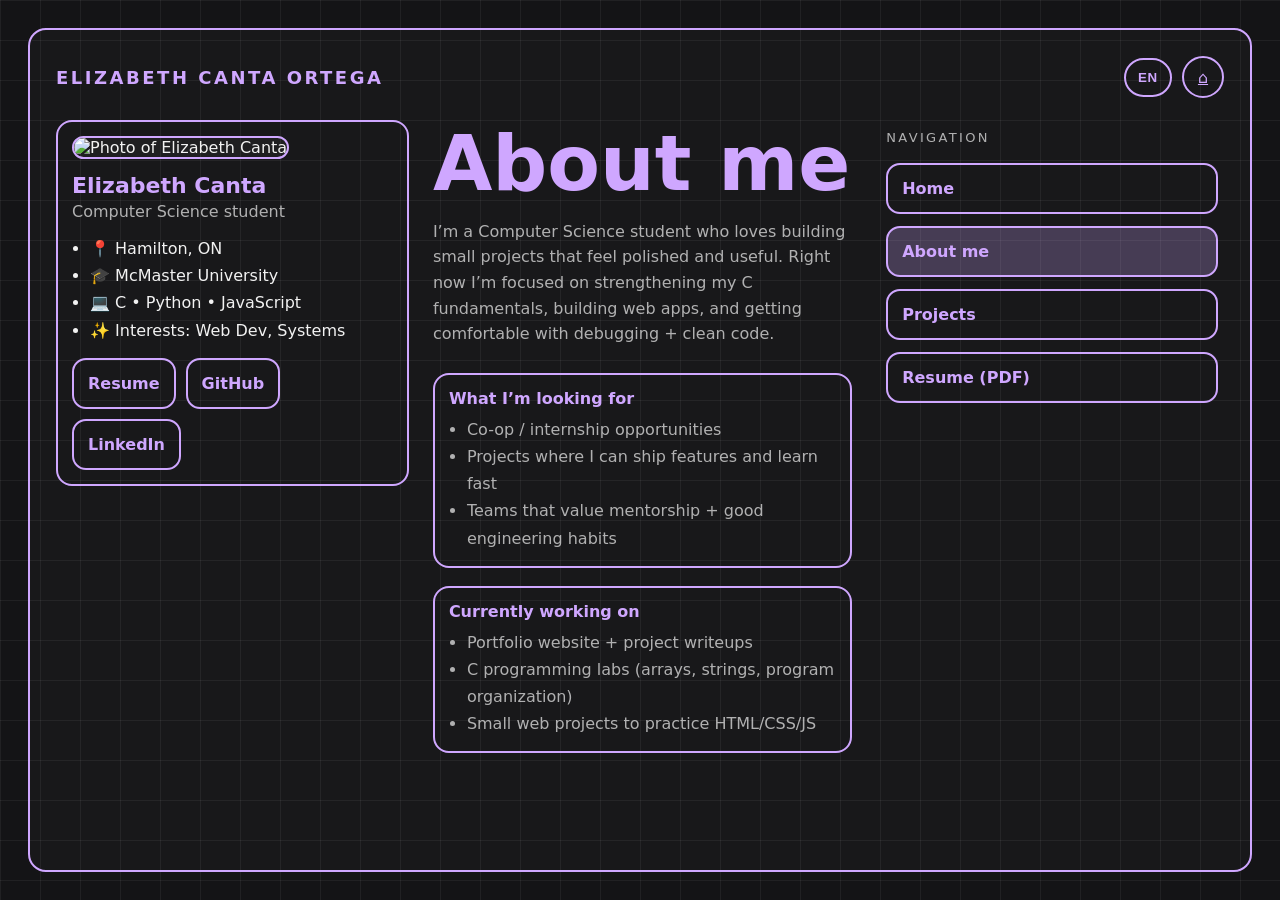
==== about.html @ 3c182632 "update" ====
<!doctype html>
<html lang="en">
<head>
  <meta charset="utf-8" />
  <meta name="viewport" content="width=device-width, initial-scale=1" />
  <title>About — Elizabeth Canta</title>
  <link rel="stylesheet" href="css/styles.css" />
  <script defer src="js/app.js"></script>
</head>
<body>
  <div class="shell">
    <div class="frame">
      <header class="topbar">
        <div class="brand">ELIZABETH CANTA ORTEGA</div>
        <div class="controls">
          <button id="langToggle" class="lang-btn" aria-label="Toggle language">
            <span id="langBtn">EN</span>
          </button>
          <a class="icon-btn" href="index.html" title="Home" aria-label="Home">⌂</a>
        </div>
      </header>

      <main class="main">
        <section class="about">
  <div class="about-card">
    <div class="about-left">
      <img class="about-photo" src="me.jpg" alt="Photo of Elizabeth Canta" />

      <div class="about-facts">
        <div class="about-name">Elizabeth Canta</div>
        <div class="about-role">Computer Science student</div>

        <ul class="fact-list">
          <li>📍 Hamilton, ON</li>
          <li>🎓 McMaster University</li>
          <li>💻 C • Python • JavaScript</li>
          <li>✨ Interests: Web Dev, Systems</li>
        </ul>

        <div class="about-actions">
          <a class="navlink" style="width:auto;" href="resume.pdf" download>Resume</a>
          <a class="navlink" style="width:auto;" href="https://github.com/elizabethcanta" target="_blank" rel="noreferrer">GitHub</a>
          <a class="navlink" style="width:auto;" href="#" target="_blank" rel="noreferrer">LinkedIn</a>
        </div>
      </div>
    </div>

    <div class="about-right">
      <h1 class="hi" style="margin-top:0;" data-i18n="about_title">About me</h1>

      <p class="subtitle">
        I’m a Computer Science student who loves building small projects that feel polished and useful.
        Right now I’m focused on strengthening my C fundamentals, building web apps, and getting comfortable
        with debugging + clean code.
      </p>

      <div class="about-section">
        <div class="about-section-title">What I’m looking for</div>
        <ul class="about-bullets">
          <li>Co-op / internship opportunities</li>
          <li>Projects where I can ship features and learn fast</li>
          <li>Teams that value mentorship + good engineering habits</li>
        </ul>
      </div>

      <div class="about-section">
        <div class="about-section-title">Currently working on</div>
        <ul class="about-bullets">
          <li>Portfolio website + project writeups</li>
          <li>C programming labs (arrays, strings, program organization)</li>
          <li>Small web projects to practice HTML/CSS/JS</li>
        </ul>
      </div>
    </div>
  </div>
</section>

        <aside class="navpanel">
          <div class="nav-title" data-i18n="nav_label">Navigation</div>

          <a class="navlink" href="index.html">Home</a>
          <a class="navlink" href="about.html" data-i18n="nav_about">About me</a>
          <a class="navlink" href="projects.html" data-i18n="nav_projects">Projects</a>
          <a class="resume-btn" href="resume.pdf" download data-i18n="nav_resume">Resume (PDF)</a>
        </aside>
      </main>
    </div>
  </div>
</body>
</html>
---- css/styles.css ----
:root {
  --bg: #141416;
  --grid: rgba(255,255,255,0.06);
  --panel: rgba(255,255,255,0.02);
  --text: #f2f2f2;
  --muted: rgba(242,242,242,0.7);
  --accent: #cfa7ff; /* lilac */
  --accent-2: rgba(207,167,255,0.25);

  --radius: 18px;
  --border: 2px solid var(--accent);
}

* { box-sizing: border-box; }
html, body { height: 100%; }
body {
  margin: 0;
  font-family: ui-sans-serif, system-ui, -apple-system, Segoe UI, Roboto, Arial;
  color: var(--text);
  background: var(--bg);
}

/* grid background */
body::before {
  content: "";
  position: fixed;
  inset: 0;
  background-image:
    linear-gradient(to right, var(--grid) 1px, transparent 1px),
    linear-gradient(to bottom, var(--grid) 1px, transparent 1px);
  background-size: 40px 40px;
  pointer-events: none;
  z-index: -1;
}

/* container border*/
.shell {
  min-height: 100%;
  padding: 28px;
}

.frame {
  border: var(--border);
  border-radius: var(--radius);
  padding: 26px;
  min-height: calc(100vh - 56px);
  background: var(--panel);
  display: grid;
  grid-template-rows: auto 1fr;
  gap: 22px;
}

/* top bar */
.topbar {
  display: flex;
  align-items: center;
  justify-content: space-between;
  gap: 16px;
}

.brand {
  font-weight: 700;
  letter-spacing: 0.14em;
  text-transform: uppercase;
  color: var(--accent);
  font-size: 18px;
}

.controls {
  display: flex;
  align-items: center;
  gap: 10px;
}

.lang-btn {
  border: var(--border);
  background: transparent;
  color: var(--accent);
  padding: 10px 12px;
  border-radius: 999px;
  cursor: pointer;
  font-weight: 700;
  letter-spacing: 0.06em;
}
.lang-btn:hover { background: var(--accent-2); }

.icon-btn {
  border: var(--border);
  background: transparent;
  color: var(--accent);
  width: 42px;
  height: 42px;
  border-radius: 999px;
  cursor: pointer;
  display: grid;
  place-items: center;
}
.icon-btn:hover { background: var(--accent-2); }

/* main layout: left content + right nav */
.main {
  display: grid;
  grid-template-columns: 1.4fr 0.6fr;
  gap: 22px;
  align-items: start;
}

@media (max-width: 900px) {
  .main { grid-template-columns: 1fr; }
}

/* left content */
.hero {
  padding: 10px 6px;
}

.hi {
  font-size: clamp(44px, 6vw, 84px);
  margin: 18px 0 6px;
  line-height: 1.0;
  color: var(--accent);
  font-weight: 800;
}

.subhi {
  font-size: clamp(20px, 2.2vw, 34px);
  margin: 0 0 22px;
  color: var(--text);
  font-weight: 500;
}

.subtitle {
  max-width: 70ch;
  color: var(--muted);
  line-height: 1.6;
  margin-bottom: 26px;
}

/* socials circles */
.socials {
  display: flex;
  gap: 16px;
  margin-top: 18px;
}

.social-circle {
  width: 66px;
  height: 66px;
  border-radius: 999px;
  border: var(--border);
  display: grid;
  place-items: center;
  text-decoration: none;
  color: var(--accent);
  font-weight: 800;
  letter-spacing: 0.05em;
  transition: transform 0.15s ease, background 0.15s ease;
}
.social-circle:hover {
  transform: translateY(-2px);
  background: var(--accent-2);
}

/* right nav */
.navpanel {
  display: grid;
  gap: 12px;
  padding: 10px 6px;
  justify-items: start;
}

.nav-title {
  color: var(--muted);
  font-size: 13px;
  letter-spacing: 0.18em;
  text-transform: uppercase;
  margin-bottom: 6px;
}

.navlink, .resume-btn {
  display: inline-flex;
  align-items: center;
  gap: 10px;
  padding: 14px 14px;
  border-radius: 14px;
  border: var(--border);
  color: var(--accent);
  text-decoration: none;
  font-weight: 700;
  width: 100%;
  background: transparent;
  cursor: pointer;
}

.navlink:hover, .resume-btn:hover { background: var(--accent-2); }

.navlink[aria-current="page"] {
  background: var(--accent-2);
}

.small-note {
  color: var(--muted);
  font-size: 14px;
  line-height: 1.5;
  margin-top: 8px;
}

/* about page */

.about-card {
  display: grid;
  grid-template-columns: 0.9fr 1.1fr;
  gap: 18px;
  align-items: start;
}

.about-left {
  border: var(--border);
  border-radius: 16px;
  padding: 14px;
}

.about-photo {
  width: 100%;
  max-height: 420px;
  object-fit: cover;
  border-radius: 14px;
  border: 2px solid var(--accent);
  background: rgba(255,255,255,0.03);
}

.about-facts {
  margin-top: 14px;
}

.about-name {
  font-size: 22px;
  font-weight: 800;
  color: var(--accent);
}

.about-role {
  color: var(--muted);
  margin-top: 4px;
}

.fact-list {
  margin: 14px 0 0;
  padding-left: 18px;
  color: var(--text);
  line-height: 1.7;
}

.about-actions {
  margin-top: 14px;
  display: flex;
  gap: 10px;
  flex-wrap: wrap;
}

.about-right {
  padding: 6px;
}

.about-section {
  margin-top: 18px;
  border: var(--border);
  border-radius: 16px;
  padding: 14px;
}

.about-section-title {
  color: var(--accent);
  font-weight: 800;
  margin-bottom: 8px;
}

.about-bullets {
  margin: 0;
  padding-left: 18px;
  color: var(--muted);
  line-height: 1.7;
}

/* Mobile behavior */
@media (max-width: 900px) {
  .about-card {
    grid-template-columns: 1fr;
  }
  .about-photo {
    max-height: 320px;
  }
}
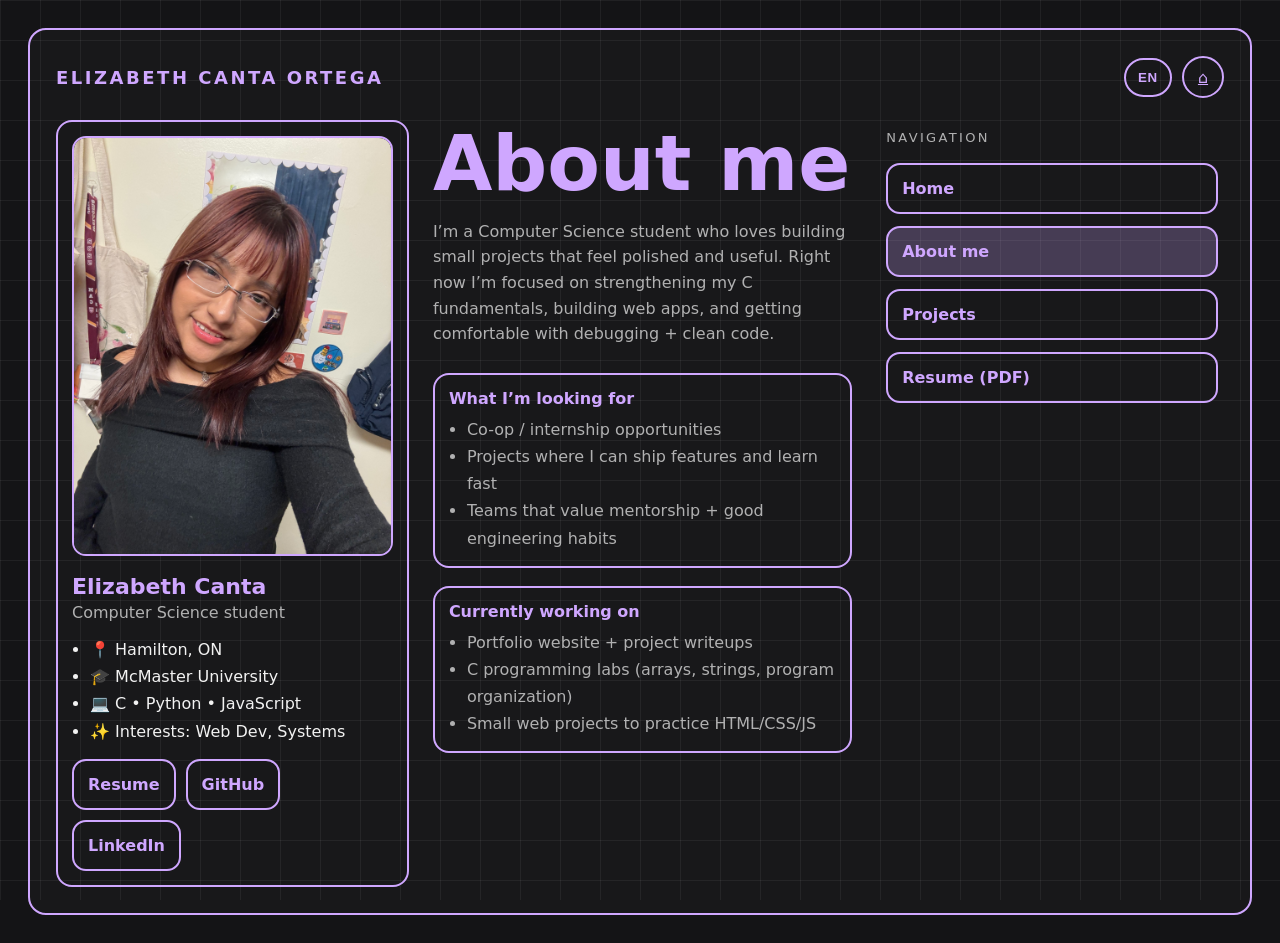
==== commit e6350fa9: "update" ====
--- a/about.html
+++ b/about.html
@@ -24,7 +24,7 @@
         <section class="about">
   <div class="about-card">
     <div class="about-left">
-      <img class="about-photo" src="me.jpg" alt="Photo of Elizabeth Canta" />
+      <img class="about-photo" src="images/portfolio_img.jpg" alt="Photo of Elizabeth Canta" />
 
       <div class="about-facts">
         <div class="about-name">Elizabeth Canta</div>
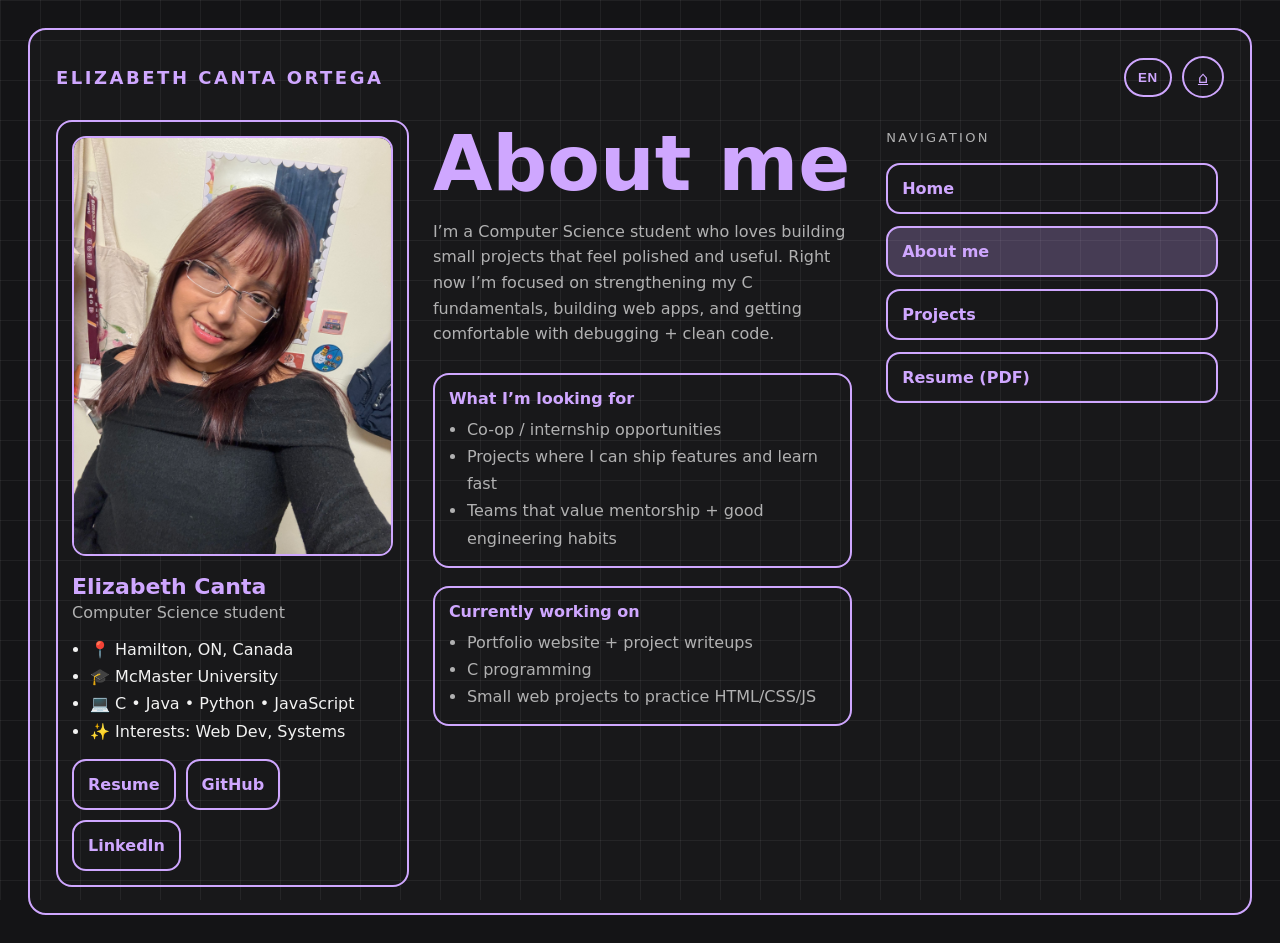
==== commit df9f88a3: "update" ====
--- a/about.html
+++ b/about.html
@@ -31,9 +31,9 @@
         <div class="about-role">Computer Science student</div>
 
         <ul class="fact-list">
-          <li>📍 Hamilton, ON</li>
+          <li>📍 Hamilton, ON, Canada</li>
           <li>🎓 McMaster University</li>
-          <li>💻 C • Python • JavaScript</li>
+          <li>💻 C • Java • Python • JavaScript</li>
           <li>✨ Interests: Web Dev, Systems</li>
         </ul>
 
@@ -67,7 +67,7 @@
         <div class="about-section-title">Currently working on</div>
         <ul class="about-bullets">
           <li>Portfolio website + project writeups</li>
-          <li>C programming labs (arrays, strings, program organization)</li>
+          <li>C programming</li>
           <li>Small web projects to practice HTML/CSS/JS</li>
         </ul>
       </div>
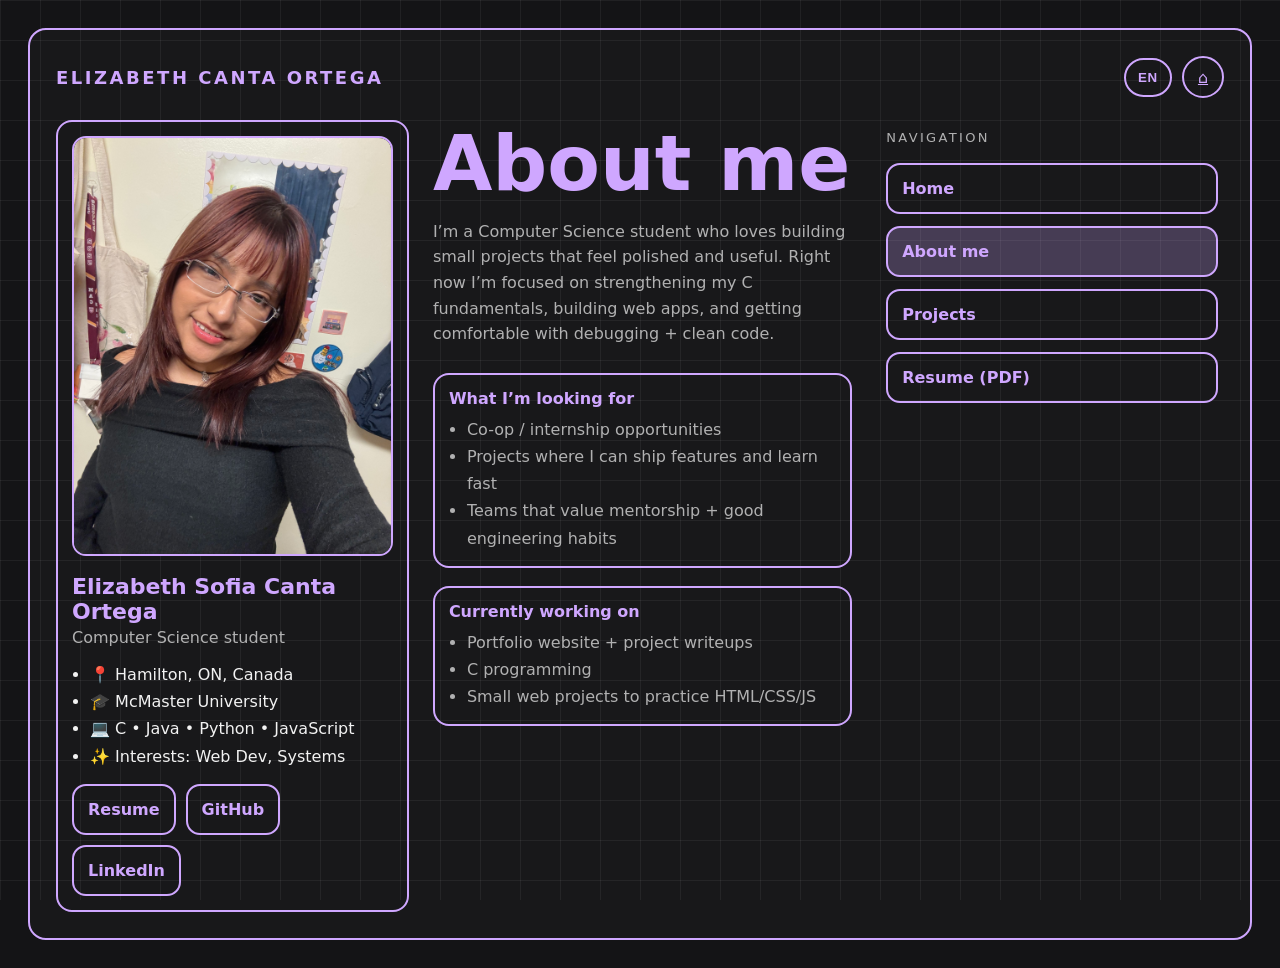
==== commit 0d78f10c: "update" ====
--- a/about.html
+++ b/about.html
@@ -27,7 +27,7 @@
       <img class="about-photo" src="images/portfolio_img.jpg" alt="Photo of Elizabeth Canta" />
 
       <div class="about-facts">
-        <div class="about-name">Elizabeth Canta</div>
+        <div class="about-name">Elizabeth Sofia Canta Ortega</div>
         <div class="about-role">Computer Science student</div>
 
         <ul class="fact-list">
@@ -38,9 +38,9 @@
         </ul>
 
         <div class="about-actions">
-          <a class="navlink" style="width:auto;" href="resume.pdf" download>Resume</a>
+          <a class="navlink" style="width:auto;" href="resume/english_resume.pdf" download>Resume</a>
           <a class="navlink" style="width:auto;" href="https://github.com/elizabethcanta" target="_blank" rel="noreferrer">GitHub</a>
-          <a class="navlink" style="width:auto;" href="#" target="_blank" rel="noreferrer">LinkedIn</a>
+          <a class="navlink" style="width:auto;" href="https://www.linkedin.com/in/elizabeth-canta-ortega" target="_blank" rel="noreferrer">LinkedIn</a>
         </div>
       </div>
     </div>
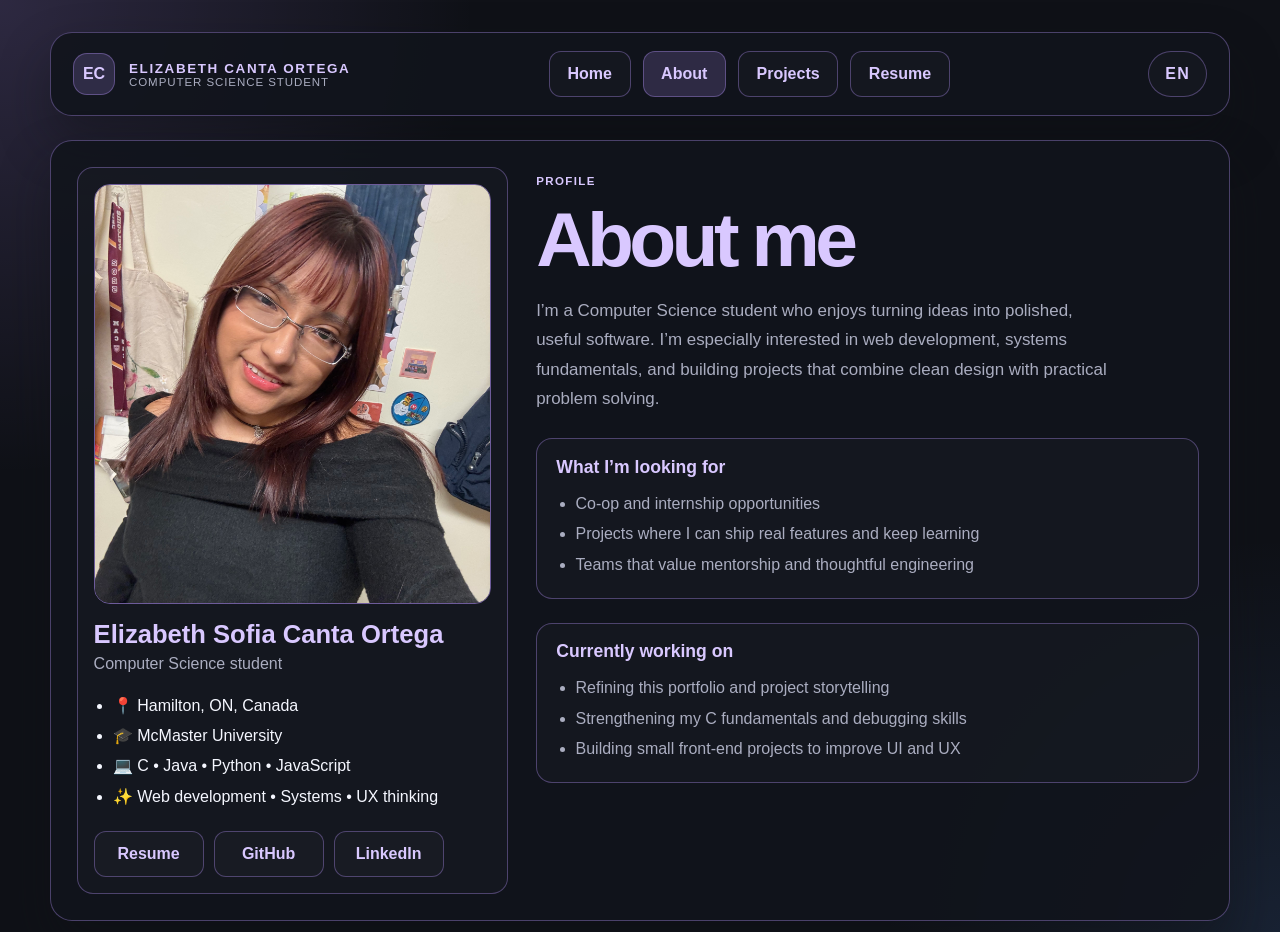
==== commit 69e3cc02: "update" ====
--- a/about.html
+++ b/about.html
@@ -3,88 +3,88 @@
 <head>
   <meta charset="utf-8" />
   <meta name="viewport" content="width=device-width, initial-scale=1" />
-  <title>About — Elizabeth Canta</title>
+  <meta name="description" content="About Elizabeth Canta Ortega, a computer science student with an interest in software engineering, web development, and internships." />
+  <title>About | Elizabeth Canta Ortega</title>
   <link rel="stylesheet" href="css/styles.css" />
   <script defer src="js/app.js"></script>
 </head>
 <body>
   <div class="shell">
-    <div class="frame">
-      <header class="topbar">
-        <div class="brand">ELIZABETH CANTA ORTEGA</div>
-        <div class="controls">
-          <button id="langToggle" class="lang-btn" aria-label="Toggle language">
-            <span id="langBtn">EN</span>
-          </button>
-          <a class="icon-btn" href="index.html" title="Home" aria-label="Home">⌂</a>
-        </div>
-      </header>
-
-      <main class="main">
-        <section class="about">
-  <div class="about-card">
-    <div class="about-left">
-      <img class="about-photo" src="images/portfolio_img.jpg" alt="Photo of Elizabeth Canta" />
-
-      <div class="about-facts">
-        <div class="about-name">Elizabeth Sofia Canta Ortega</div>
-        <div class="about-role">Computer Science student</div>
-
-        <ul class="fact-list">
-          <li>📍 Hamilton, ON, Canada</li>
-          <li>🎓 McMaster University</li>
-          <li>💻 C • Java • Python • JavaScript</li>
-          <li>✨ Interests: Web Dev, Systems</li>
-        </ul>
-
-        <div class="about-actions">
-          <a class="navlink" style="width:auto;" href="resume/english_resume.pdf" download>Resume</a>
-          <a class="navlink" style="width:auto;" href="https://github.com/elizabethcanta" target="_blank" rel="noreferrer">GitHub</a>
-          <a class="navlink" style="width:auto;" href="https://www.linkedin.com/in/elizabeth-canta-ortega" target="_blank" rel="noreferrer">LinkedIn</a>
+    <header class="site-header">
+      <div class="brand-wrap">
+        <div class="brand-mark">EC</div>
+        <div class="brand-text">
+          <span class="brand-name">Elizabeth Canta Ortega</span>
+          <span class="brand-subtitle">Computer Science Student</span>
         </div>
       </div>
-    </div>
 
-    <div class="about-right">
-      <h1 class="hi" style="margin-top:0;" data-i18n="about_title">About me</h1>
+      <nav class="main-nav" aria-label="Main navigation">
+        <a class="navlink" href="index.html" data-i18n="nav_home">Home</a>
+        <a class="navlink" href="about.html" data-i18n="nav_about">About</a>
+        <a class="navlink" href="projects.html" data-i18n="nav_projects">Projects</a>
+        <a class="resume-btn" href="resume/english_resume.pdf" download data-i18n="nav_resume">Resume</a>
+      </nav>
 
-      <p class="subtitle">
-        I’m a Computer Science student who loves building small projects that feel polished and useful.
-        Right now I’m focused on strengthening my C fundamentals, building web apps, and getting comfortable
-        with debugging + clean code.
-      </p>
+      <div class="header-actions">
+        <button id="langToggle" class="lang-btn" aria-label="Toggle language">
+          <span id="langBtn">EN</span>
+        </button>
+      </div>
+    </header>
 
-      <div class="about-section">
-        <div class="about-section-title">What I’m looking for</div>
-        <ul class="about-bullets">
-          <li>Co-op / internship opportunities</li>
-          <li>Projects where I can ship features and learn fast</li>
-          <li>Teams that value mentorship + good engineering habits</li>
-        </ul>
-      </div>
+    <main class="page page-about">
+      <section class="panel about-card">
+        <div class="about-left">
+          <img class="about-photo" src="images/portfolio_img.jpg" alt="Photo of Elizabeth Canta" />
 
-      <div class="about-section">
-        <div class="about-section-title">Currently working on</div>
-        <ul class="about-bullets">
-          <li>Portfolio website + project writeups</li>
-          <li>C programming</li>
-          <li>Small web projects to practice HTML/CSS/JS</li>
-        </ul>
-      </div>
-    </div>
-  </div>
-</section>
+          <div class="about-facts">
+            <div class="about-name">Elizabeth Sofia Canta Ortega</div>
+            <div class="about-role" data-i18n="about_role">Computer Science student</div>
 
-        <aside class="navpanel">
-          <div class="nav-title" data-i18n="nav_label">Navigation</div>
+            <ul class="fact-list">
+              <li>📍 Hamilton, ON, Canada</li>
+              <li>🎓 McMaster University</li>
+              <li>💻 C • Java • Python • JavaScript</li>
+              <li>✨ Web development • Systems • UX thinking</li>
+            </ul>
 
-          <a class="navlink" href="index.html">Home</a>
-          <a class="navlink" href="about.html" data-i18n="nav_about">About me</a>
-          <a class="navlink" href="projects.html" data-i18n="nav_projects">Projects</a>
-          <a class="resume-btn" href="resume.pdf" download data-i18n="nav_resume">Resume (PDF)</a>
-        </aside>
-      </main>
-    </div>
+            <div class="about-actions">
+              <a class="navlink action-link" href="resume/english_resume.pdf" download>Resume</a>
+              <a class="navlink action-link" href="https://github.com/elizabethcanta" target="_blank" rel="noreferrer">GitHub</a>
+              <a class="navlink action-link" href="https://www.linkedin.com/in/elizabeth-canta-ortega" target="_blank" rel="noreferrer">LinkedIn</a>
+            </div>
+          </div>
+        </div>
+
+        <div class="about-right">
+          <p class="eyebrow" data-i18n="about_eyebrow">Profile</p>
+          <h1 class="about-title" data-i18n="about_title">About me</h1>
+
+          <p class="about-copy" data-i18n="about_intro">
+            I’m a Computer Science student who enjoys turning ideas into polished, useful software. I’m especially interested in web development, systems fundamentals, and building projects that combine clean design with practical problem solving.
+          </p>
+
+          <div class="about-section">
+            <h2 class="about-section-title" data-i18n="about_looking_for_label">What I’m looking for</h2>
+            <ul class="about-bullets">
+              <li data-i18n="about_looking_for_1">Co-op and internship opportunities</li>
+              <li data-i18n="about_looking_for_2">Projects where I can ship real features and keep learning</li>
+              <li data-i18n="about_looking_for_3">Teams that value mentorship and thoughtful engineering</li>
+            </ul>
+          </div>
+
+          <div class="about-section">
+            <h2 class="about-section-title" data-i18n="about_currently_label">Currently working on</h2>
+            <ul class="about-bullets">
+              <li data-i18n="about_currently_1">Refining this portfolio and project storytelling</li>
+              <li data-i18n="about_currently_2">Strengthening my C fundamentals and debugging skills</li>
+              <li data-i18n="about_currently_3">Building small front-end projects to improve UI and UX</li>
+            </ul>
+          </div>
+        </div>
+      </section>
+    </main>
   </div>
 </body>
 </html>
--- a/css/styles.css
+++ b/css/styles.css
@@ -1,293 +1,470 @@
 :root {
-  --bg: #141416;
-  --grid: rgba(255,255,255,0.06);
-  --panel: rgba(255,255,255,0.02);
-  --text: #f2f2f2;
-  --muted: rgba(242,242,242,0.7);
-  --accent: #cfa7ff; /* lilac */
-  --accent-2: rgba(207,167,255,0.25);
-
-  --radius: 18px;
-  --border: 2px solid var(--accent);
+  --bg: #0f1117;
+  --bg-2: #171b25;
+  --panel: rgba(20, 24, 33, 0.88);
+  --panel-soft: rgba(255, 255, 255, 0.03);
+  --text: #f5f7ff;
+  --muted: rgba(228, 232, 255, 0.72);
+  --accent: #b794ff;
+  --accent-strong: #d9c8ff;
+  --accent-soft: rgba(183, 148, 255, 0.18);
+  --border: 1px solid rgba(183, 148, 255, 0.35);
+  --shadow: 0 25px 50px rgba(15, 17, 23, 0.45);
+  --radius: 22px;
 }
 
 * { box-sizing: border-box; }
-html, body { height: 100%; }
+
+html {
+  scroll-behavior: smooth;
+}
+
 body {
   margin: 0;
-  font-family: ui-sans-serif, system-ui, -apple-system, Segoe UI, Roboto, Arial;
+  min-height: 100vh;
+  font-family: Inter, "Segoe UI", sans-serif;
   color: var(--text);
-  background: var(--bg);
-}
-
-/* grid background */
-body::before {
-  content: "";
-  position: fixed;
-  inset: 0;
-  background-image:
-    linear-gradient(to right, var(--grid) 1px, transparent 1px),
-    linear-gradient(to bottom, var(--grid) 1px, transparent 1px);
-  background-size: 40px 40px;
-  pointer-events: none;
-  z-index: -1;
-}
-
-/* container border*/
+  background:
+    radial-gradient(circle at top left, rgba(183, 148, 255, 0.18), transparent 30%),
+    radial-gradient(circle at bottom right, rgba(95, 158, 255, 0.12), transparent 25%),
+    var(--bg);
+}
+
+img {
+  max-width: 100%;
+  display: block;
+}
+
+button, a {
+  font: inherit;
+}
+
 .shell {
-  min-height: 100%;
-  padding: 28px;
-}
-
-.frame {
+  width: min(1180px, calc(100% - 32px));
+  margin: 32px auto;
+}
+
+.site-header {
+  display: flex;
+  align-items: center;
+  justify-content: space-between;
+  gap: 20px;
+  padding: 18px 22px;
+  margin-bottom: 24px;
+  background: rgba(17, 20, 28, 0.9);
   border: var(--border);
   border-radius: var(--radius);
-  padding: 26px;
-  min-height: calc(100vh - 56px);
-  background: var(--panel);
-  display: grid;
-  grid-template-rows: auto 1fr;
-  gap: 22px;
-}
-
-/* top bar */
-.topbar {
-  display: flex;
-  align-items: center;
-  justify-content: space-between;
-  gap: 16px;
-}
-
-.brand {
+  box-shadow: var(--shadow);
+}
+
+.brand-wrap {
+  display: flex;
+  align-items: center;
+  gap: 14px;
+  min-width: 0;
+}
+
+.brand-mark {
+  display: grid;
+  place-items: center;
+  width: 42px;
+  height: 42px;
+  border-radius: 14px;
+  background: var(--accent-soft);
+  border: var(--border);
+  color: var(--accent-strong);
+  font-weight: 800;
+}
+
+.brand-text {
+  display: flex;
+  flex-direction: column;
+  min-width: 0;
+}
+
+.brand-name {
+  font-size: 0.84rem;
+  letter-spacing: 0.12em;
+  text-transform: uppercase;
+  color: var(--accent-strong);
   font-weight: 700;
-  letter-spacing: 0.14em;
+  white-space: nowrap;
+}
+
+.brand-subtitle {
+  font-size: 0.72rem;
+  letter-spacing: 0.08em;
   text-transform: uppercase;
-  color: var(--accent);
-  font-size: 18px;
-}
-
-.controls {
-  display: flex;
-  align-items: center;
-  gap: 10px;
+  color: var(--muted);
+}
+
+.main-nav {
+  display: flex;
+  align-items: center;
+  flex-wrap: wrap;
+  justify-content: center;
+  gap: 12px;
+}
+
+.navlink, .resume-btn, .primary-btn, .secondary-btn {
+  display: inline-flex;
+  align-items: center;
+  justify-content: center;
+  min-height: 46px;
+  padding: 0.8rem 1.1rem;
+  border-radius: 12px;
+  border: var(--border);
+  color: var(--accent-strong);
+  text-decoration: none;
+  font-weight: 600;
+  background: rgba(255, 255, 255, 0.02);
+  transition: transform 0.15s ease, border-color 0.15s ease, background 0.15s ease;
+}
+
+.navlink:hover, .resume-btn:hover, .primary-btn:hover, .secondary-btn:hover,
+.lang-btn:hover, .social-circle:hover {
+  transform: translateY(-1px);
+  border-color: rgba(183, 148, 255, 0.7);
+  background: var(--accent-soft);
+}
+
+.navlink[aria-current="page"] {
+  background: var(--accent-soft);
+}
+
+.header-actions {
+  display: flex;
+  align-items: center;
 }
 
 .lang-btn {
   border: var(--border);
-  background: transparent;
-  color: var(--accent);
-  padding: 10px 12px;
+  background: rgba(255, 255, 255, 0.02);
+  color: var(--accent-strong);
+  padding: 0.8rem 1rem;
   border-radius: 999px;
   cursor: pointer;
   font-weight: 700;
-  letter-spacing: 0.06em;
-}
-.lang-btn:hover { background: var(--accent-2); }
-
-.icon-btn {
-  border: var(--border);
+  letter-spacing: 0.08em;
+}
+
+.page {
+  display: grid;
+  gap: 24px;
+}
+
+.page-home {
+  grid-template-columns: minmax(0, 1.6fr) minmax(260px, 0.8fr);
+  align-items: start;
+}
+
+.page-about,
+.page-projects {
+  grid-template-columns: 1fr;
+}
+
+.panel {
+  background: rgba(17, 20, 28, 0.9);
+  border: var(--border);
+  border-radius: var(--radius);
+  box-shadow: var(--shadow);
+}
+
+.hero-panel {
+  padding: clamp(1.6rem, 4vw, 3rem);
+}
+
+.eyebrow {
+  margin: 0 0 1rem;
+  color: var(--accent-strong);
+  letter-spacing: 0.12em;
+  text-transform: uppercase;
+  font-size: 0.72rem;
+  font-weight: 700;
+}
+
+.hero-title,
+.projects-title,
+.about-title {
+  margin: 0;
+  font-size: clamp(2.6rem, 6vw, 5rem);
+  line-height: 0.96;
+  color: var(--accent-strong);
+  letter-spacing: -0.06em;
+}
+
+.hero-copy,
+.projects-intro,
+.about-copy {
+  margin: 1.2rem 0 0;
+  max-width: 62ch;
+  color: var(--muted);
+  font-size: 1.06rem;
+  line-height: 1.75;
+}
+
+.hero-actions {
+  display: flex;
+  flex-wrap: wrap;
+  gap: 14px;
+  margin-top: 1.8rem;
+}
+
+.primary-btn {
+  background: var(--accent-soft);
+  color: var(--text);
+  font-weight: 700;
+}
+
+.secondary-btn {
   background: transparent;
-  color: var(--accent);
-  width: 42px;
-  height: 42px;
+}
+
+.socials {
+  display: flex;
+  flex-wrap: wrap;
+  gap: 14px;
+  margin-top: 1.8rem;
+}
+
+.social-circle {
+  width: 58px;
+  height: 58px;
   border-radius: 999px;
-  cursor: pointer;
   display: grid;
   place-items: center;
-}
-.icon-btn:hover { background: var(--accent-2); }
-
-/* main layout: left content + right nav */
-.main {
-  display: grid;
-  grid-template-columns: 1.4fr 0.6fr;
-  gap: 22px;
-  align-items: start;
-}
-
-@media (max-width: 900px) {
-  .main { grid-template-columns: 1fr; }
-}
-
-/* left content */
-.hero {
-  padding: 10px 6px;
-}
-
-.hi {
-  font-size: clamp(44px, 6vw, 84px);
-  margin: 18px 0 6px;
-  line-height: 1.0;
-  color: var(--accent);
-  font-weight: 800;
-}
-
-.subhi {
-  font-size: clamp(20px, 2.2vw, 34px);
-  margin: 0 0 22px;
-  color: var(--text);
-  font-weight: 500;
-}
-
-.subtitle {
-  max-width: 70ch;
-  color: var(--muted);
-  line-height: 1.6;
-  margin-bottom: 26px;
-}
-
-/* socials circles */
-.socials {
-  display: flex;
-  gap: 16px;
-  margin-top: 18px;
-}
-
-.social-circle {
-  width: 66px;
-  height: 66px;
+  border: var(--border);
+  color: var(--accent-strong);
+  background: rgba(255, 255, 255, 0.02);
+  text-decoration: none;
+  transition: transform 0.15s ease, background 0.15s ease, border-color 0.15s ease;
+}
+
+.social-circle i {
+  font-size: 1.3rem;
+}
+
+.info-column {
+  display: grid;
+  gap: 24px;
+}
+
+.status-card,
+.stack-card {
+  padding: 1.4rem 1.2rem;
+}
+
+.card-label {
+  margin: 0;
+  color: var(--accent-strong);
+  text-transform: uppercase;
+  letter-spacing: 0.12em;
+  font-size: 0.7rem;
+  font-weight: 700;
+}
+
+.status-card h2 {
+  margin: 0.8rem 0 0;
+  font-size: clamp(1.3rem, 2vw, 2rem);
+  line-height: 1.2;
+}
+
+.mini-list {
+  margin: 1.2rem 0 0;
+  padding-left: 1.2rem;
+  color: var(--muted);
+  line-height: 1.9;
+}
+
+.tag-list {
+  display: flex;
+  flex-wrap: wrap;
+  gap: 10px;
+  margin-top: 1rem;
+}
+
+.tag-list span,
+.chip {
+  padding: 0.45rem 0.7rem;
   border-radius: 999px;
-  border: var(--border);
-  display: grid;
-  place-items: center;
-  text-decoration: none;
-  color: var(--accent);
-  font-weight: 800;
-  letter-spacing: 0.05em;
-  transition: transform 0.15s ease, background 0.15s ease;
-}
-.social-circle:hover {
-  transform: translateY(-2px);
-  background: var(--accent-2);
-}
-
-/* right nav */
-.navpanel {
-  display: grid;
-  gap: 12px;
-  padding: 10px 6px;
-  justify-items: start;
-}
-
-.nav-title {
-  color: var(--muted);
-  font-size: 13px;
-  letter-spacing: 0.18em;
-  text-transform: uppercase;
-  margin-bottom: 6px;
-}
-
-.navlink, .resume-btn {
-  display: inline-flex;
-  align-items: center;
-  gap: 10px;
-  padding: 14px 14px;
-  border-radius: 14px;
-  border: var(--border);
-  color: var(--accent);
-  text-decoration: none;
-  font-weight: 700;
-  width: 100%;
-  background: transparent;
-  cursor: pointer;
-}
-
-.navlink:hover, .resume-btn:hover { background: var(--accent-2); }
-
-.navlink[aria-current="page"] {
-  background: var(--accent-2);
-}
-
-.small-note {
-  color: var(--muted);
-  font-size: 14px;
-  line-height: 1.5;
-  margin-top: 8px;
-}
-
-/* about page */
+  background: var(--accent-soft);
+  color: var(--accent-strong);
+  border: var(--border);
+  font-size: 0.8rem;
+  font-weight: 600;
+}
+
+.muted-chip {
+  color: var(--muted);
+  background: rgba(255, 255, 255, 0.04);
+}
 
 .about-card {
   display: grid;
-  grid-template-columns: 0.9fr 1.1fr;
-  gap: 18px;
-  align-items: start;
+  grid-template-columns: minmax(260px, 0.9fr) minmax(0, 1.4fr);
+  gap: 24px;
+  padding: clamp(1.2rem, 2vw, 2rem);
 }
 
 .about-left {
-  border: var(--border);
+  padding: 1rem;
   border-radius: 16px;
-  padding: 14px;
+  border: var(--border);
+  background: rgba(255, 255, 255, 0.02);
 }
 
 .about-photo {
   width: 100%;
   max-height: 420px;
   object-fit: cover;
-  border-radius: 14px;
-  border: 2px solid var(--accent);
-  background: rgba(255,255,255,0.03);
-}
-
-.about-facts {
-  margin-top: 14px;
+  border-radius: 16px;
+  border: 1px solid rgba(183, 148, 255, 0.55);
 }
 
 .about-name {
-  font-size: 22px;
+  margin-top: 1rem;
+  font-size: clamp(1.3rem, 2vw, 2rem);
   font-weight: 800;
-  color: var(--accent);
+  color: var(--accent-strong);
 }
 
 .about-role {
-  color: var(--muted);
-  margin-top: 4px;
+  margin-top: 0.4rem;
+  color: var(--muted);
 }
 
 .fact-list {
-  margin: 14px 0 0;
-  padding-left: 18px;
+  margin: 1.1rem 0 0;
+  padding-left: 1.2rem;
   color: var(--text);
-  line-height: 1.7;
+  line-height: 1.9;
 }
 
 .about-actions {
-  margin-top: 14px;
-  display: flex;
+  display: flex;
+  flex-wrap: wrap;
   gap: 10px;
-  flex-wrap: wrap;
+  margin-top: 1.2rem;
+}
+
+.action-link {
+  width: auto;
+  min-width: 110px;
 }
 
 .about-right {
-  padding: 6px;
+  padding: 0.5rem 0.25rem;
 }
 
 .about-section {
-  margin-top: 18px;
+  margin-top: 1.5rem;
+  padding: 1.1rem 1.2rem;
   border: var(--border);
   border-radius: 16px;
-  padding: 14px;
+  background: rgba(255, 255, 255, 0.02);
 }
 
 .about-section-title {
-  color: var(--accent);
-  font-weight: 800;
-  margin-bottom: 8px;
+  margin: 0 0 0.7rem;
+  color: var(--accent-strong);
+  font-size: 1.1rem;
 }
 
 .about-bullets {
   margin: 0;
-  padding-left: 18px;
+  padding-left: 1.2rem;
+  color: var(--muted);
+  line-height: 1.9;
+}
+
+.projects-panel {
+  padding: clamp(1.4rem, 2vw, 2.2rem);
+}
+
+.project-list {
+  display: grid;
+  gap: 18px;
+  margin-top: 1.6rem;
+}
+
+.project-card {
+  padding: 1.2rem 1.1rem;
+  border-radius: 18px;
+  border: var(--border);
+  background: rgba(255, 255, 255, 0.02);
+}
+
+.project-header {
+  display: flex;
+  align-items: center;
+  justify-content: space-between;
+  gap: 12px;
+  flex-wrap: wrap;
+}
+
+.project-card h2 {
+  margin: 0;
+  font-size: 1.25rem;
+  color: var(--accent-strong);
+}
+
+.project-card p {
+  margin: 0.9rem 0 0;
   color: var(--muted);
   line-height: 1.7;
 }
 
-/* Mobile behavior */
+.project-links {
+  display: flex;
+  flex-wrap: wrap;
+  gap: 10px;
+  margin-top: 1rem;
+}
+
+.coming-soon {
+  opacity: 0.9;
+}
+
 @media (max-width: 900px) {
+  .site-header {
+    flex-wrap: wrap;
+    justify-content: center;
+    text-align: center;
+  }
+
+  .page-home,
   .about-card {
     grid-template-columns: 1fr;
   }
-  .about-photo {
-    max-height: 320px;
-  }
-}+
+  .main-nav {
+    width: 100%;
+  }
+}
+
+@media (max-width: 560px) {
+  .shell {
+    width: min(100% - 20px, 1180px);
+    margin: 18px auto;
+  }
+
+  .site-header {
+    padding: 14px 16px;
+  }
+
+  .brand-name {
+    white-space: normal;
+    letter-spacing: 0.08em;
+  }
+
+  .hero-actions,
+  .project-links,
+  .about-actions {
+    flex-direction: column;
+  }
+
+  .navlink, .resume-btn, .primary-btn, .secondary-btn, .action-link {
+    width: 100%;
+  }
+}
+
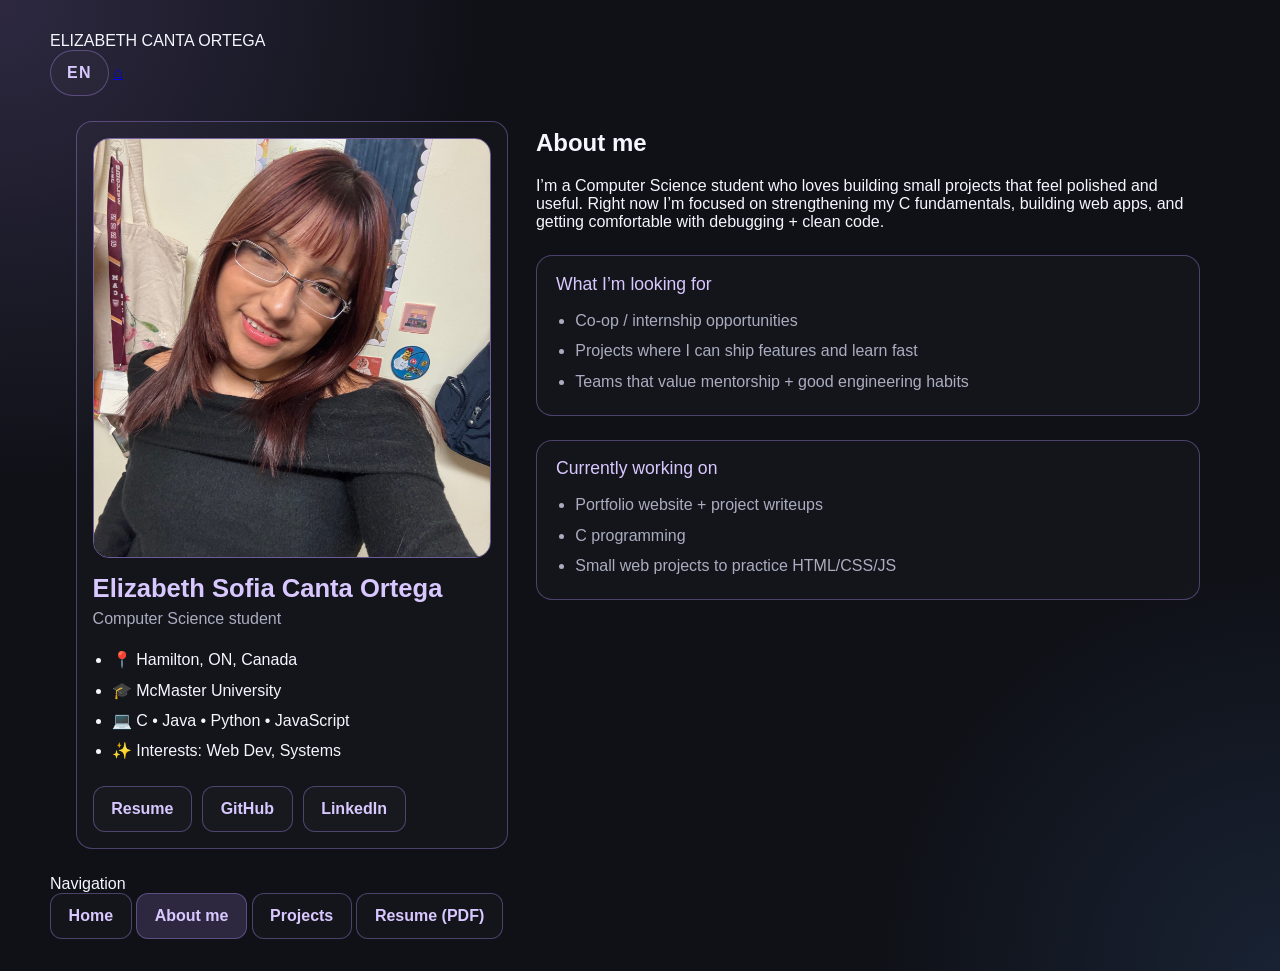
==== commit f86e11ec: "reset last" ====
--- a/about.html
+++ b/about.html
@@ -3,88 +3,90 @@
 <head>
   <meta charset="utf-8" />
   <meta name="viewport" content="width=device-width, initial-scale=1" />
-  <meta name="description" content="About Elizabeth Canta Ortega, a computer science student with an interest in software engineering, web development, and internships." />
-  <title>About | Elizabeth Canta Ortega</title>
+  <title>About — Elizabeth Canta</title>
   <link rel="stylesheet" href="css/styles.css" />
   <script defer src="js/app.js"></script>
 </head>
 <body>
   <div class="shell">
-    <header class="site-header">
-      <div class="brand-wrap">
-        <div class="brand-mark">EC</div>
-        <div class="brand-text">
-          <span class="brand-name">Elizabeth Canta Ortega</span>
-          <span class="brand-subtitle">Computer Science Student</span>
+    <div class="frame">
+      <header class="topbar">
+        <div class="brand">ELIZABETH CANTA ORTEGA</div>
+        <div class="controls">
+          <button id="langToggle" class="lang-btn" aria-label="Toggle language">
+            <span id="langBtn">EN</span>
+          </button>
+          <a class="icon-btn" href="index.html" title="Home" aria-label="Home">⌂</a>
+        </div>
+      </header>
+
+      <main class="main">
+        <section class="about">
+  <div class="about-card">
+    <div class="about-left">
+      <img class="about-photo" src="images/portfolio_img.jpg" alt="Photo of Elizabeth Canta" />
+
+      <div class="about-facts">
+        <div class="about-name">Elizabeth Sofia Canta Ortega</div>
+        <div class="about-role">Computer Science student</div>
+
+        <ul class="fact-list">
+          <li>📍 Hamilton, ON, Canada</li>
+          <li>🎓 McMaster University</li>
+          <li>💻 C • Java • Python • JavaScript</li>
+          <li>✨ Interests: Web Dev, Systems</li>
+        </ul>
+
+        <div class="about-actions">
+          <a class="navlink" style="width:auto;" href="resume/english_resume.pdf" download>Resume</a>
+          <a class="navlink" style="width:auto;" href="https://github.com/elizabethcanta" target="_blank" rel="noreferrer">GitHub</a>
+          <a class="navlink" style="width:auto;" href="https://www.linkedin.com/in/elizabeth-canta-ortega" target="_blank" rel="noreferrer">LinkedIn</a>
         </div>
       </div>
+    </div>
 
-      <nav class="main-nav" aria-label="Main navigation">
-        <a class="navlink" href="index.html" data-i18n="nav_home">Home</a>
-        <a class="navlink" href="about.html" data-i18n="nav_about">About</a>
-        <a class="navlink" href="projects.html" data-i18n="nav_projects">Projects</a>
-        <a class="resume-btn" href="resume/english_resume.pdf" download data-i18n="nav_resume">Resume</a>
-      </nav>
+    <div class="about-right">
+      <h1 class="hi" style="margin-top:0;" data-i18n="about_title">About me</h1>
 
-      <div class="header-actions">
-        <button id="langToggle" class="lang-btn" aria-label="Toggle language">
-          <span id="langBtn">EN</span>
-        </button>
+      <p class="subtitle">
+        I’m a Computer Science student who loves building small projects that feel polished and useful.
+        Right now I’m focused on strengthening my C fundamentals, building web apps, and getting comfortable
+        with debugging + clean code.
+      </p>
+
+      <div class="about-section">
+        <div class="about-section-title">What I’m looking for</div>
+        <ul class="about-bullets">
+          <li>Co-op / internship opportunities</li>
+          <li>Projects where I can ship features and learn fast</li>
+          <li>Teams that value mentorship + good engineering habits</li>
+        </ul>
       </div>
-    </header>
 
-    <main class="page page-about">
-      <section class="panel about-card">
-        <div class="about-left">
-          <img class="about-photo" src="images/portfolio_img.jpg" alt="Photo of Elizabeth Canta" />
+      <div class="about-section">
+        <div class="about-section-title">Currently working on</div>
+        <ul class="about-bullets">
+          <li>Portfolio website + project writeups</li>
+          <li>C programming</li>
+          <li>Small web projects to practice HTML/CSS/JS</li>
+        </ul>
+      </div>
+    </div>
+  </div>
+</section>
 
-          <div class="about-facts">
-            <div class="about-name">Elizabeth Sofia Canta Ortega</div>
-            <div class="about-role" data-i18n="about_role">Computer Science student</div>
+        <aside class="navpanel">
+          <div class="nav-title" data-i18n="nav_label">Navigation</div>
 
-            <ul class="fact-list">
-              <li>📍 Hamilton, ON, Canada</li>
-              <li>🎓 McMaster University</li>
-              <li>💻 C • Java • Python • JavaScript</li>
-              <li>✨ Web development • Systems • UX thinking</li>
-            </ul>
-
-            <div class="about-actions">
-              <a class="navlink action-link" href="resume/english_resume.pdf" download>Resume</a>
-              <a class="navlink action-link" href="https://github.com/elizabethcanta" target="_blank" rel="noreferrer">GitHub</a>
-              <a class="navlink action-link" href="https://www.linkedin.com/in/elizabeth-canta-ortega" target="_blank" rel="noreferrer">LinkedIn</a>
-            </div>
-          </div>
-        </div>
-
-        <div class="about-right">
-          <p class="eyebrow" data-i18n="about_eyebrow">Profile</p>
-          <h1 class="about-title" data-i18n="about_title">About me</h1>
-
-          <p class="about-copy" data-i18n="about_intro">
-            I’m a Computer Science student who enjoys turning ideas into polished, useful software. I’m especially interested in web development, systems fundamentals, and building projects that combine clean design with practical problem solving.
-          </p>
-
-          <div class="about-section">
-            <h2 class="about-section-title" data-i18n="about_looking_for_label">What I’m looking for</h2>
-            <ul class="about-bullets">
-              <li data-i18n="about_looking_for_1">Co-op and internship opportunities</li>
-              <li data-i18n="about_looking_for_2">Projects where I can ship real features and keep learning</li>
-              <li data-i18n="about_looking_for_3">Teams that value mentorship and thoughtful engineering</li>
-            </ul>
-          </div>
-
-          <div class="about-section">
-            <h2 class="about-section-title" data-i18n="about_currently_label">Currently working on</h2>
-            <ul class="about-bullets">
-              <li data-i18n="about_currently_1">Refining this portfolio and project storytelling</li>
-              <li data-i18n="about_currently_2">Strengthening my C fundamentals and debugging skills</li>
-              <li data-i18n="about_currently_3">Building small front-end projects to improve UI and UX</li>
-            </ul>
-          </div>
-        </div>
-      </section>
-    </main>
+          <a class="navlink" href="index.html">Home</a>
+          <a class="navlink" href="about.html" data-i18n="nav_about">About me</a>
+          <a class="navlink" href="projects.html" data-i18n="nav_projects">Projects</a>
+          <a class="resume-btn" href="resume/english_resume.pdf" download data-i18n="nav_resume">
+            Resume (PDF)
+          </a>
+        </aside>
+      </main>
+    </div>
   </div>
 </body>
 </html>
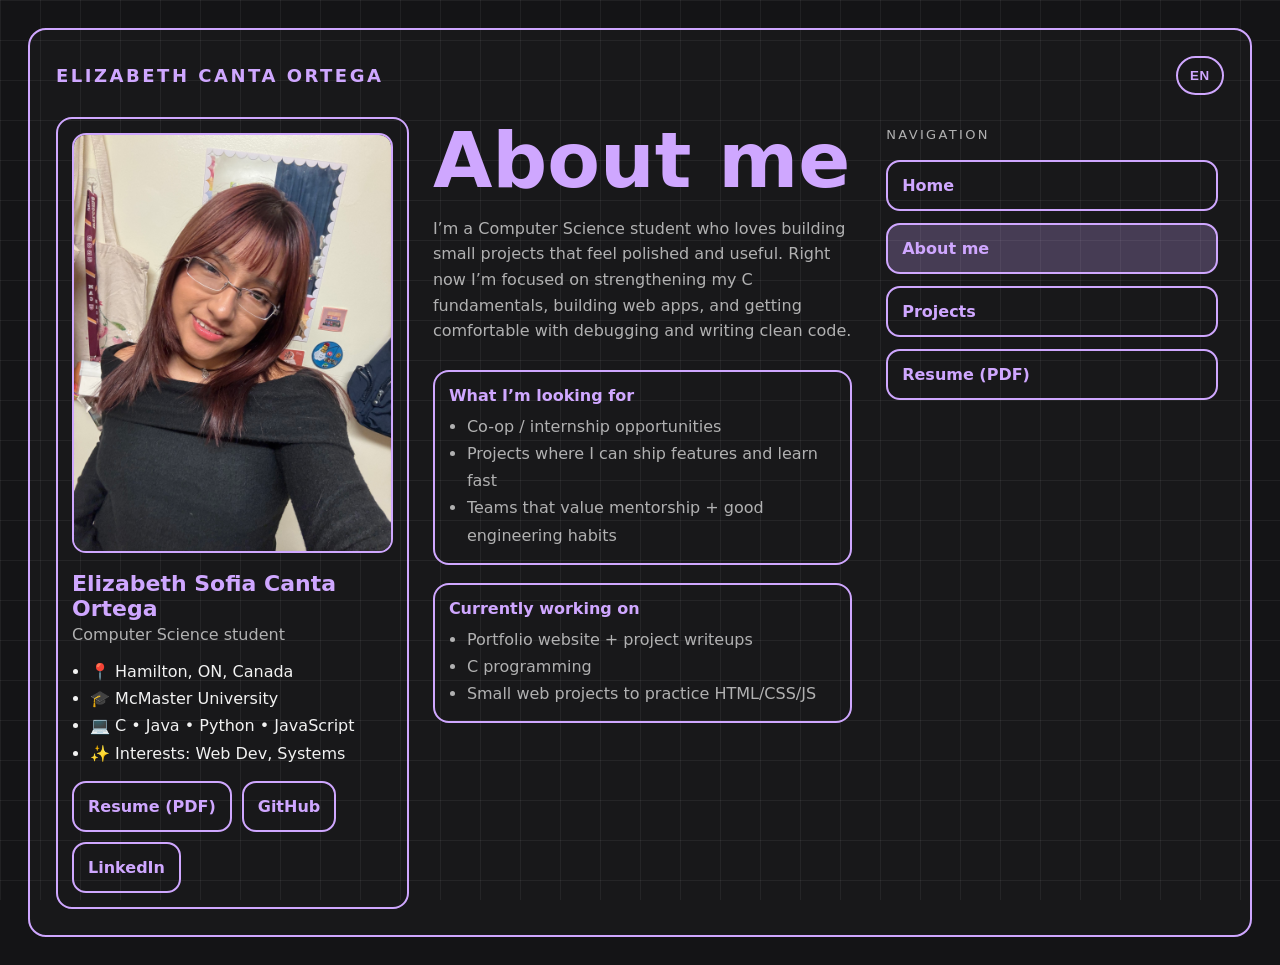
==== commit 8f17d519: "language to spanish updated in about" ====
--- a/about.html
+++ b/about.html
@@ -8,85 +8,84 @@
   <script defer src="js/app.js"></script>
 </head>
 <body>
-  <div class="shell">
-    <div class="frame">
-      <header class="topbar">
-        <div class="brand">ELIZABETH CANTA ORTEGA</div>
-        <div class="controls">
-          <button id="langToggle" class="lang-btn" aria-label="Toggle language">
-            <span id="langBtn">EN</span>
-          </button>
-          <a class="icon-btn" href="index.html" title="Home" aria-label="Home">⌂</a>
+<div class="shell">
+  <div class="frame">
+    <header class="topbar">
+      <div class="brand">ELIZABETH CANTA ORTEGA</div>
+      <div class="controls">
+        <button id="langToggle" class="lang-btn" aria-label="Toggle language">
+          <span id="langBtn">EN</span>
+        </button>
+      </div>
+    </header>
+
+    <main class="main">
+      <section class="about">
+        <div class="about-card">
+          <div class="about-left">
+            <img class="about-photo" src="images/portfolio_img.jpg" alt="Photo of Elizabeth Canta" />
+
+            <div class="about-facts">
+              <div class="about-name">Elizabeth Sofia Canta Ortega</div>
+              <div class="about-role" data-i18n="about_role">Computer Science student</div>
+
+              <ul class="fact-list">
+                <li data-i18n="fact_location">📍 Hamilton, ON, Canada</li>
+                <li data-i18n="fact_school">🎓 McMaster University</li>
+                <li data-i18n="fact_skills">💻 C • Java • Python • JavaScript</li>
+                <li data-i18n="fact_interests">✨ Interests: Web Dev, Systems</li>
+              </ul>
+
+              <div class="about-actions">
+                <a class="navlink" style="width:auto;" href="resume/english_resume.pdf" download data-i18n="nav_resume">Resume</a>
+                <a class="navlink" style="width:auto;" href="https://github.com/elizabethcanta" target="_blank" rel="noreferrer" data-i18n="link_github">GitHub</a>
+                <a class="navlink" style="width:auto;" href="https://www.linkedin.com/in/elizabeth-canta-ortega" target="_blank" rel="noreferrer" data-i18n="link_linkedin">LinkedIn</a>
+              </div>
+            </div>
+          </div>
+
+          <div class="about-right">
+            <h1 class="hi" style="margin-top:0;" data-i18n="about_title">About me</h1>
+
+            <p class="subtitle" data-i18n="about_body">
+              I’m a Computer Science student who loves building small projects that feel polished and useful.
+              Right now I’m focused on strengthening my C fundamentals, building web apps, and getting comfortable
+              with debugging and writing clean code.
+            </p>
+
+            <div class="about-section">
+              <div class="about-section-title" data-i18n="about_looking_title">What I’m looking for</div>
+              <ul class="about-bullets">
+                <li data-i18n="about_looking_li1">Co-op / internship opportunities</li>
+                <li data-i18n="about_looking_li2">Projects where I can ship features and learn fast</li>
+                <li data-i18n="about_looking_li3">Teams that value mentorship + good engineering habits</li>
+              </ul>
+            </div>
+
+            <div class="about-section">
+              <div class="about-section-title" data-i18n="about_current_title">Currently working on</div>
+              <ul class="about-bullets">
+                <li data-i18n="about_current_li1">Portfolio website + project writeups</li>
+                <li data-i18n="about_current_li2">C programming</li>
+                <li data-i18n="about_current_li3">Small web projects to practice HTML/CSS/JS</li>
+              </ul>
+            </div>
+          </div>
         </div>
-      </header>
+      </section>
 
-      <main class="main">
-        <section class="about">
-  <div class="about-card">
-    <div class="about-left">
-      <img class="about-photo" src="images/portfolio_img.jpg" alt="Photo of Elizabeth Canta" />
+      <aside class="navpanel">
+        <div class="nav-title" data-i18n="nav_label">Navigation</div>
 
-      <div class="about-facts">
-        <div class="about-name">Elizabeth Sofia Canta Ortega</div>
-        <div class="about-role">Computer Science student</div>
-
-        <ul class="fact-list">
-          <li>📍 Hamilton, ON, Canada</li>
-          <li>🎓 McMaster University</li>
-          <li>💻 C • Java • Python • JavaScript</li>
-          <li>✨ Interests: Web Dev, Systems</li>
-        </ul>
-
-        <div class="about-actions">
-          <a class="navlink" style="width:auto;" href="resume/english_resume.pdf" download>Resume</a>
-          <a class="navlink" style="width:auto;" href="https://github.com/elizabethcanta" target="_blank" rel="noreferrer">GitHub</a>
-          <a class="navlink" style="width:auto;" href="https://www.linkedin.com/in/elizabeth-canta-ortega" target="_blank" rel="noreferrer">LinkedIn</a>
-        </div>
-      </div>
-    </div>
-
-    <div class="about-right">
-      <h1 class="hi" style="margin-top:0;" data-i18n="about_title">About me</h1>
-
-      <p class="subtitle">
-        I’m a Computer Science student who loves building small projects that feel polished and useful.
-        Right now I’m focused on strengthening my C fundamentals, building web apps, and getting comfortable
-        with debugging + clean code.
-      </p>
-
-      <div class="about-section">
-        <div class="about-section-title">What I’m looking for</div>
-        <ul class="about-bullets">
-          <li>Co-op / internship opportunities</li>
-          <li>Projects where I can ship features and learn fast</li>
-          <li>Teams that value mentorship + good engineering habits</li>
-        </ul>
-      </div>
-
-      <div class="about-section">
-        <div class="about-section-title">Currently working on</div>
-        <ul class="about-bullets">
-          <li>Portfolio website + project writeups</li>
-          <li>C programming</li>
-          <li>Small web projects to practice HTML/CSS/JS</li>
-        </ul>
-      </div>
-    </div>
+        <a class="navlink" href="index.html" data-i18n="nav_home">Home</a>
+        <a class="navlink" href="about.html" data-i18n="nav_about">About me</a>
+        <a class="navlink" href="projects.html" data-i18n="nav_projects">Projects</a>
+        <a class="resume-btn" href="resume/english_resume.pdf" download data-i18n="nav_resume">
+          Resume (PDF)
+        </a>
+      </aside>
+    </main>
   </div>
-</section>
-
-        <aside class="navpanel">
-          <div class="nav-title" data-i18n="nav_label">Navigation</div>
-
-          <a class="navlink" href="index.html">Home</a>
-          <a class="navlink" href="about.html" data-i18n="nav_about">About me</a>
-          <a class="navlink" href="projects.html" data-i18n="nav_projects">Projects</a>
-          <a class="resume-btn" href="resume/english_resume.pdf" download data-i18n="nav_resume">
-            Resume (PDF)
-          </a>
-        </aside>
-      </main>
-    </div>
-  </div>
+</div>
 </body>
-</html>+</html>
--- a/css/styles.css
+++ b/css/styles.css
@@ -1,470 +1,304 @@
 :root {
-  --bg: #0f1117;
-  --bg-2: #171b25;
-  --panel: rgba(20, 24, 33, 0.88);
-  --panel-soft: rgba(255, 255, 255, 0.03);
-  --text: #f5f7ff;
-  --muted: rgba(228, 232, 255, 0.72);
-  --accent: #b794ff;
-  --accent-strong: #d9c8ff;
-  --accent-soft: rgba(183, 148, 255, 0.18);
-  --border: 1px solid rgba(183, 148, 255, 0.35);
-  --shadow: 0 25px 50px rgba(15, 17, 23, 0.45);
-  --radius: 22px;
+  --bg: #141416;
+  --grid: rgba(255,255,255,0.06);
+  --panel: rgba(255,255,255,0.02);
+  --text: #f2f2f2;
+  --muted: rgba(242,242,242,0.7);
+  --accent: #cfa7ff;
+  --accent-2: rgba(207,167,255,0.25);
+
+  --radius: 18px;
+  --border: 2px solid var(--accent);
 }
 
 * { box-sizing: border-box; }
-
-html {
-  scroll-behavior: smooth;
-}
-
+html, body { height: 100%; }
 body {
   margin: 0;
-  min-height: 100vh;
-  font-family: Inter, "Segoe UI", sans-serif;
+  font-family: ui-sans-serif, system-ui, -apple-system, Segoe UI, Roboto, Arial;
   color: var(--text);
-  background:
-    radial-gradient(circle at top left, rgba(183, 148, 255, 0.18), transparent 30%),
-    radial-gradient(circle at bottom right, rgba(95, 158, 255, 0.12), transparent 25%),
-    var(--bg);
-}
-
-img {
-  max-width: 100%;
-  display: block;
-}
-
-button, a {
-  font: inherit;
-}
-
+  background: var(--bg);
+}
+
+/* grid background */
+body::before {
+  content: "";
+  position: fixed;
+  inset: 0;
+  background-image:
+    linear-gradient(to right, var(--grid) 1px, transparent 1px),
+    linear-gradient(to bottom, var(--grid) 1px, transparent 1px);
+  background-size: 40px 40px;
+  pointer-events: none;
+  z-index: -1;
+}
+
+/* container border*/
 .shell {
-  width: min(1180px, calc(100% - 32px));
-  margin: 32px auto;
-}
-
-.site-header {
+  min-height: 100%;
+  padding: 28px;
+}
+
+.frame {
+  border: var(--border);
+  border-radius: var(--radius);
+  padding: 26px;
+  min-height: calc(100vh - 56px);
+  background: var(--panel);
+  display: grid;
+  grid-template-rows: auto 1fr;
+  gap: 22px;
+}
+
+/* top bar */
+.topbar {
   display: flex;
   align-items: center;
   justify-content: space-between;
-  gap: 20px;
-  padding: 18px 22px;
-  margin-bottom: 24px;
-  background: rgba(17, 20, 28, 0.9);
-  border: var(--border);
-  border-radius: var(--radius);
-  box-shadow: var(--shadow);
-}
-
-.brand-wrap {
+  gap: 16px;
+}
+
+.brand {
+  font-weight: 700;
+  letter-spacing: 0.14em;
+  text-transform: uppercase;
+  color: var(--accent);
+  font-size: 18px;
+}
+
+.controls {
   display: flex;
   align-items: center;
-  gap: 14px;
-  min-width: 0;
-}
-
-.brand-mark {
-  display: grid;
-  place-items: center;
-  width: 42px;
-  height: 42px;
-  border-radius: 14px;
-  background: var(--accent-soft);
-  border: var(--border);
-  color: var(--accent-strong);
-  font-weight: 800;
-}
-
-.brand-text {
-  display: flex;
-  flex-direction: column;
-  min-width: 0;
-}
-
-.brand-name {
-  font-size: 0.84rem;
-  letter-spacing: 0.12em;
-  text-transform: uppercase;
-  color: var(--accent-strong);
-  font-weight: 700;
-  white-space: nowrap;
-}
-
-.brand-subtitle {
-  font-size: 0.72rem;
-  letter-spacing: 0.08em;
-  text-transform: uppercase;
-  color: var(--muted);
-}
-
-.main-nav {
-  display: flex;
-  align-items: center;
-  flex-wrap: wrap;
-  justify-content: center;
-  gap: 12px;
-}
-
-.navlink, .resume-btn, .primary-btn, .secondary-btn {
-  display: inline-flex;
-  align-items: center;
-  justify-content: center;
-  min-height: 46px;
-  padding: 0.8rem 1.1rem;
-  border-radius: 12px;
-  border: var(--border);
-  color: var(--accent-strong);
-  text-decoration: none;
-  font-weight: 600;
-  background: rgba(255, 255, 255, 0.02);
-  transition: transform 0.15s ease, border-color 0.15s ease, background 0.15s ease;
-}
-
-.navlink:hover, .resume-btn:hover, .primary-btn:hover, .secondary-btn:hover,
-.lang-btn:hover, .social-circle:hover {
-  transform: translateY(-1px);
-  border-color: rgba(183, 148, 255, 0.7);
-  background: var(--accent-soft);
-}
-
-.navlink[aria-current="page"] {
-  background: var(--accent-soft);
-}
-
-.header-actions {
-  display: flex;
-  align-items: center;
+  gap: 10px;
 }
 
 .lang-btn {
   border: var(--border);
-  background: rgba(255, 255, 255, 0.02);
-  color: var(--accent-strong);
-  padding: 0.8rem 1rem;
+  background: transparent;
+  color: var(--accent);
+  padding: 10px 12px;
   border-radius: 999px;
   cursor: pointer;
   font-weight: 700;
-  letter-spacing: 0.08em;
-}
-
-.page {
-  display: grid;
-  gap: 24px;
-}
-
-.page-home {
-  grid-template-columns: minmax(0, 1.6fr) minmax(260px, 0.8fr);
+  letter-spacing: 0.06em;
+}
+.lang-btn:hover { background: var(--accent-2); }
+
+.icon-btn {
+  border: var(--border);
+  background: transparent;
+  color: var(--accent);
+  width: 42px;
+  height: 42px;
+  border-radius: 999px;
+  cursor: pointer;
+  display: grid;
+  place-items: center;
+}
+.icon-btn:hover { background: var(--accent-2); }
+
+/* main layout: left content + right nav */
+.main {
+  display: grid;
+  grid-template-columns: 1.4fr 0.6fr;
+  gap: 22px;
   align-items: start;
 }
 
-.page-about,
-.page-projects {
-  grid-template-columns: 1fr;
-}
-
-.panel {
-  background: rgba(17, 20, 28, 0.9);
-  border: var(--border);
-  border-radius: var(--radius);
-  box-shadow: var(--shadow);
-}
-
-.hero-panel {
-  padding: clamp(1.6rem, 4vw, 3rem);
-}
-
-.eyebrow {
-  margin: 0 0 1rem;
-  color: var(--accent-strong);
-  letter-spacing: 0.12em;
-  text-transform: uppercase;
-  font-size: 0.72rem;
-  font-weight: 700;
-}
-
-.hero-title,
-.projects-title,
-.about-title {
-  margin: 0;
-  font-size: clamp(2.6rem, 6vw, 5rem);
-  line-height: 0.96;
-  color: var(--accent-strong);
-  letter-spacing: -0.06em;
-}
-
-.hero-copy,
-.projects-intro,
-.about-copy {
-  margin: 1.2rem 0 0;
-  max-width: 62ch;
-  color: var(--muted);
-  font-size: 1.06rem;
-  line-height: 1.75;
-}
-
-.hero-actions {
-  display: flex;
-  flex-wrap: wrap;
-  gap: 14px;
-  margin-top: 1.8rem;
-}
-
-.primary-btn {
-  background: var(--accent-soft);
+@media (max-width: 900px) {
+  .main { grid-template-columns: 1fr; }
+}
+
+/* left content */
+.hero {
+  padding: 10px 6px;
+}
+
+.hi {
+  font-size: clamp(44px, 6vw, 84px);
+  margin: 18px 0 6px;
+  line-height: 1.0;
+  color: var(--accent);
+  font-weight: 800;
+}
+
+.subhi {
+  font-size: clamp(20px, 2.2vw, 34px);
+  margin: 0 0 22px;
   color: var(--text);
-  font-weight: 700;
-}
-
-.secondary-btn {
-  background: transparent;
-}
-
+  font-weight: 500;
+}
+
+.subtitle {
+  max-width: 70ch;
+  color: var(--muted);
+  line-height: 1.6;
+  margin-bottom: 26px;
+}
+
+/* socials circles */
 .socials {
   display: flex;
-  flex-wrap: wrap;
-  gap: 14px;
-  margin-top: 1.8rem;
+  gap: 16px;
+  margin-top: 18px;
 }
 
 .social-circle {
-  width: 58px;
-  height: 58px;
+  width: 66px;
+  height: 66px;
   border-radius: 999px;
+  border: var(--border);
   display: grid;
   place-items: center;
-  border: var(--border);
-  color: var(--accent-strong);
-  background: rgba(255, 255, 255, 0.02);
   text-decoration: none;
-  transition: transform 0.15s ease, background 0.15s ease, border-color 0.15s ease;
-}
-
-.social-circle i {
-  font-size: 1.3rem;
-}
-
-.info-column {
-  display: grid;
-  gap: 24px;
-}
-
-.status-card,
-.stack-card {
-  padding: 1.4rem 1.2rem;
-}
-
-.card-label {
-  margin: 0;
-  color: var(--accent-strong);
+  color: var(--accent);
+  font-weight: 800;
+  letter-spacing: 0.05em;
+  transition: transform 0.15s ease, background 0.15s ease;
+}
+.social-circle:hover {
+  transform: translateY(-2px);
+  background: var(--accent-2);
+}
+
+/* right nav */
+.navpanel {
+  display: grid;
+  gap: 12px;
+  padding: 10px 6px;
+  justify-items: start;
+}
+
+.nav-title {
+  color: var(--muted);
+  font-size: 13px;
+  letter-spacing: 0.18em;
   text-transform: uppercase;
-  letter-spacing: 0.12em;
-  font-size: 0.7rem;
+  margin-bottom: 6px;
+}
+
+.navlink, .resume-btn {
+  display: inline-flex;
+  align-items: center;
+  gap: 10px;
+  padding: 14px 14px;
+  border-radius: 14px;
+  border: var(--border);
+  color: var(--accent);
+  text-decoration: none;
   font-weight: 700;
-}
-
-.status-card h2 {
-  margin: 0.8rem 0 0;
-  font-size: clamp(1.3rem, 2vw, 2rem);
-  line-height: 1.2;
-}
-
-.mini-list {
-  margin: 1.2rem 0 0;
-  padding-left: 1.2rem;
-  color: var(--muted);
-  line-height: 1.9;
-}
-
-.tag-list {
-  display: flex;
-  flex-wrap: wrap;
-  gap: 10px;
-  margin-top: 1rem;
-}
-
-.tag-list span,
-.chip {
-  padding: 0.45rem 0.7rem;
-  border-radius: 999px;
-  background: var(--accent-soft);
-  color: var(--accent-strong);
-  border: var(--border);
-  font-size: 0.8rem;
-  font-weight: 600;
-}
-
-.muted-chip {
-  color: var(--muted);
-  background: rgba(255, 255, 255, 0.04);
-}
+  width: 100%;
+  background: transparent;
+  cursor: pointer;
+}
+
+.navlink:hover, .resume-btn:hover { background: var(--accent-2); }
+
+.navlink[aria-current="page"] {
+  background: var(--accent-2);
+}
+
+.small-note {
+  color: var(--muted);
+  font-size: 14px;
+  line-height: 1.5;
+  margin-top: 8px;
+}
+
+/* about page */
 
 .about-card {
   display: grid;
-  grid-template-columns: minmax(260px, 0.9fr) minmax(0, 1.4fr);
-  gap: 24px;
-  padding: clamp(1.2rem, 2vw, 2rem);
+  grid-template-columns: 0.9fr 1.1fr;
+  gap: 18px;
+  align-items: start;
 }
 
 .about-left {
-  padding: 1rem;
+  border: var(--border);
   border-radius: 16px;
-  border: var(--border);
-  background: rgba(255, 255, 255, 0.02);
+  padding: 14px;
 }
 
 .about-photo {
   width: 100%;
   max-height: 420px;
   object-fit: cover;
+  border-radius: 14px;
+  border: 2px solid var(--accent);
+  background: rgba(255,255,255,0.03);
+}
+
+.about-facts {
+  margin-top: 14px;
+}
+
+.about-name {
+  font-size: 22px;
+  font-weight: 800;
+  color: var(--accent);
+}
+
+.about-role {
+  color: var(--muted);
+  margin-top: 4px;
+}
+
+.fact-list {
+  margin: 14px 0 0;
+  padding-left: 18px;
+  color: var(--text);
+  line-height: 1.7;
+}
+
+.about-actions {
+  margin-top: 14px;
+  display: flex;
+  gap: 10px;
+  flex-wrap: wrap;
+}
+
+.about-right {
+  padding: 6px;
+}
+
+.about-section {
+  margin-top: 18px;
+  border: var(--border);
   border-radius: 16px;
-  border: 1px solid rgba(183, 148, 255, 0.55);
-}
-
-.about-name {
-  margin-top: 1rem;
-  font-size: clamp(1.3rem, 2vw, 2rem);
+  padding: 14px;
+}
+
+.about-section-title {
+  color: var(--accent);
   font-weight: 800;
-  color: var(--accent-strong);
-}
-
-.about-role {
-  margin-top: 0.4rem;
-  color: var(--muted);
-}
-
-.fact-list {
-  margin: 1.1rem 0 0;
-  padding-left: 1.2rem;
-  color: var(--text);
-  line-height: 1.9;
-}
-
-.about-actions {
-  display: flex;
-  flex-wrap: wrap;
-  gap: 10px;
-  margin-top: 1.2rem;
-}
-
-.action-link {
-  width: auto;
-  min-width: 110px;
-}
-
-.about-right {
-  padding: 0.5rem 0.25rem;
-}
-
-.about-section {
-  margin-top: 1.5rem;
-  padding: 1.1rem 1.2rem;
-  border: var(--border);
-  border-radius: 16px;
-  background: rgba(255, 255, 255, 0.02);
-}
-
-.about-section-title {
-  margin: 0 0 0.7rem;
-  color: var(--accent-strong);
-  font-size: 1.1rem;
+  margin-bottom: 8px;
 }
 
 .about-bullets {
   margin: 0;
-  padding-left: 1.2rem;
-  color: var(--muted);
-  line-height: 1.9;
-}
-
-.projects-panel {
-  padding: clamp(1.4rem, 2vw, 2.2rem);
-}
-
-.project-list {
-  display: grid;
-  gap: 18px;
-  margin-top: 1.6rem;
-}
-
-.project-card {
-  padding: 1.2rem 1.1rem;
-  border-radius: 18px;
-  border: var(--border);
-  background: rgba(255, 255, 255, 0.02);
-}
-
-.project-header {
-  display: flex;
-  align-items: center;
-  justify-content: space-between;
-  gap: 12px;
-  flex-wrap: wrap;
-}
-
-.project-card h2 {
-  margin: 0;
-  font-size: 1.25rem;
-  color: var(--accent-strong);
-}
-
-.project-card p {
-  margin: 0.9rem 0 0;
+  padding-left: 18px;
   color: var(--muted);
   line-height: 1.7;
 }
 
-.project-links {
-  display: flex;
-  flex-wrap: wrap;
-  gap: 10px;
-  margin-top: 1rem;
-}
-
-.coming-soon {
-  opacity: 0.9;
-}
-
+/* Mobile behavior */
 @media (max-width: 900px) {
-  .site-header {
-    flex-wrap: wrap;
-    justify-content: center;
-    text-align: center;
-  }
-
-  .page-home,
   .about-card {
     grid-template-columns: 1fr;
   }
-
-  .main-nav {
-    width: 100%;
+  .about-photo {
+    max-height: 320px;
   }
 }
 
-@media (max-width: 560px) {
-  .shell {
-    width: min(100% - 20px, 1180px);
-    margin: 18px auto;
-  }
-
-  .site-header {
-    padding: 14px 16px;
-  }
-
-  .brand-name {
-    white-space: normal;
-    letter-spacing: 0.08em;
-  }
-
-  .hero-actions,
-  .project-links,
-  .about-actions {
-    flex-direction: column;
-  }
-
-  .navlink, .resume-btn, .primary-btn, .secondary-btn, .action-link {
-    width: 100%;
-  }
-}
-
+
+
+.social-circle i {
+  font-size: 26px;
+}
+
+.social-circle:hover {
+  transform: translateY(-3px);
+  background: rgba(207,167,255,0.15);
+}
